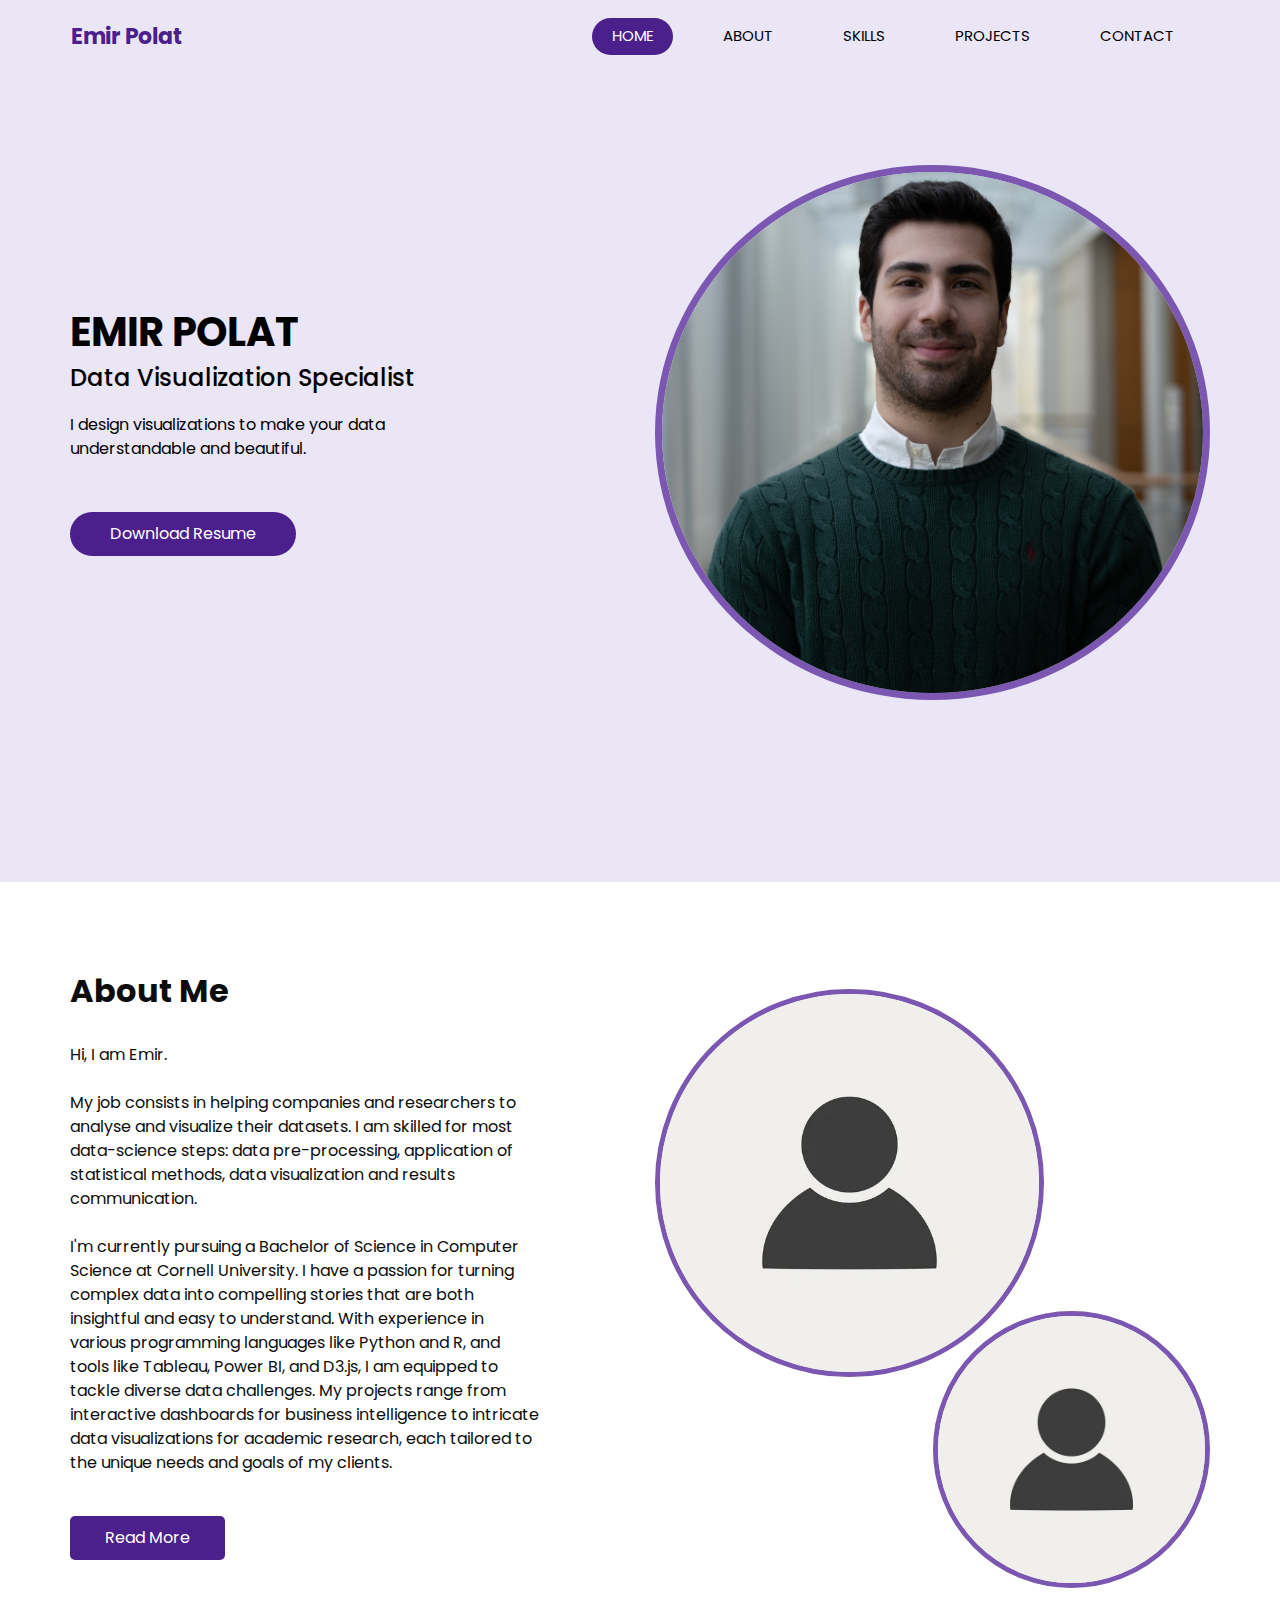
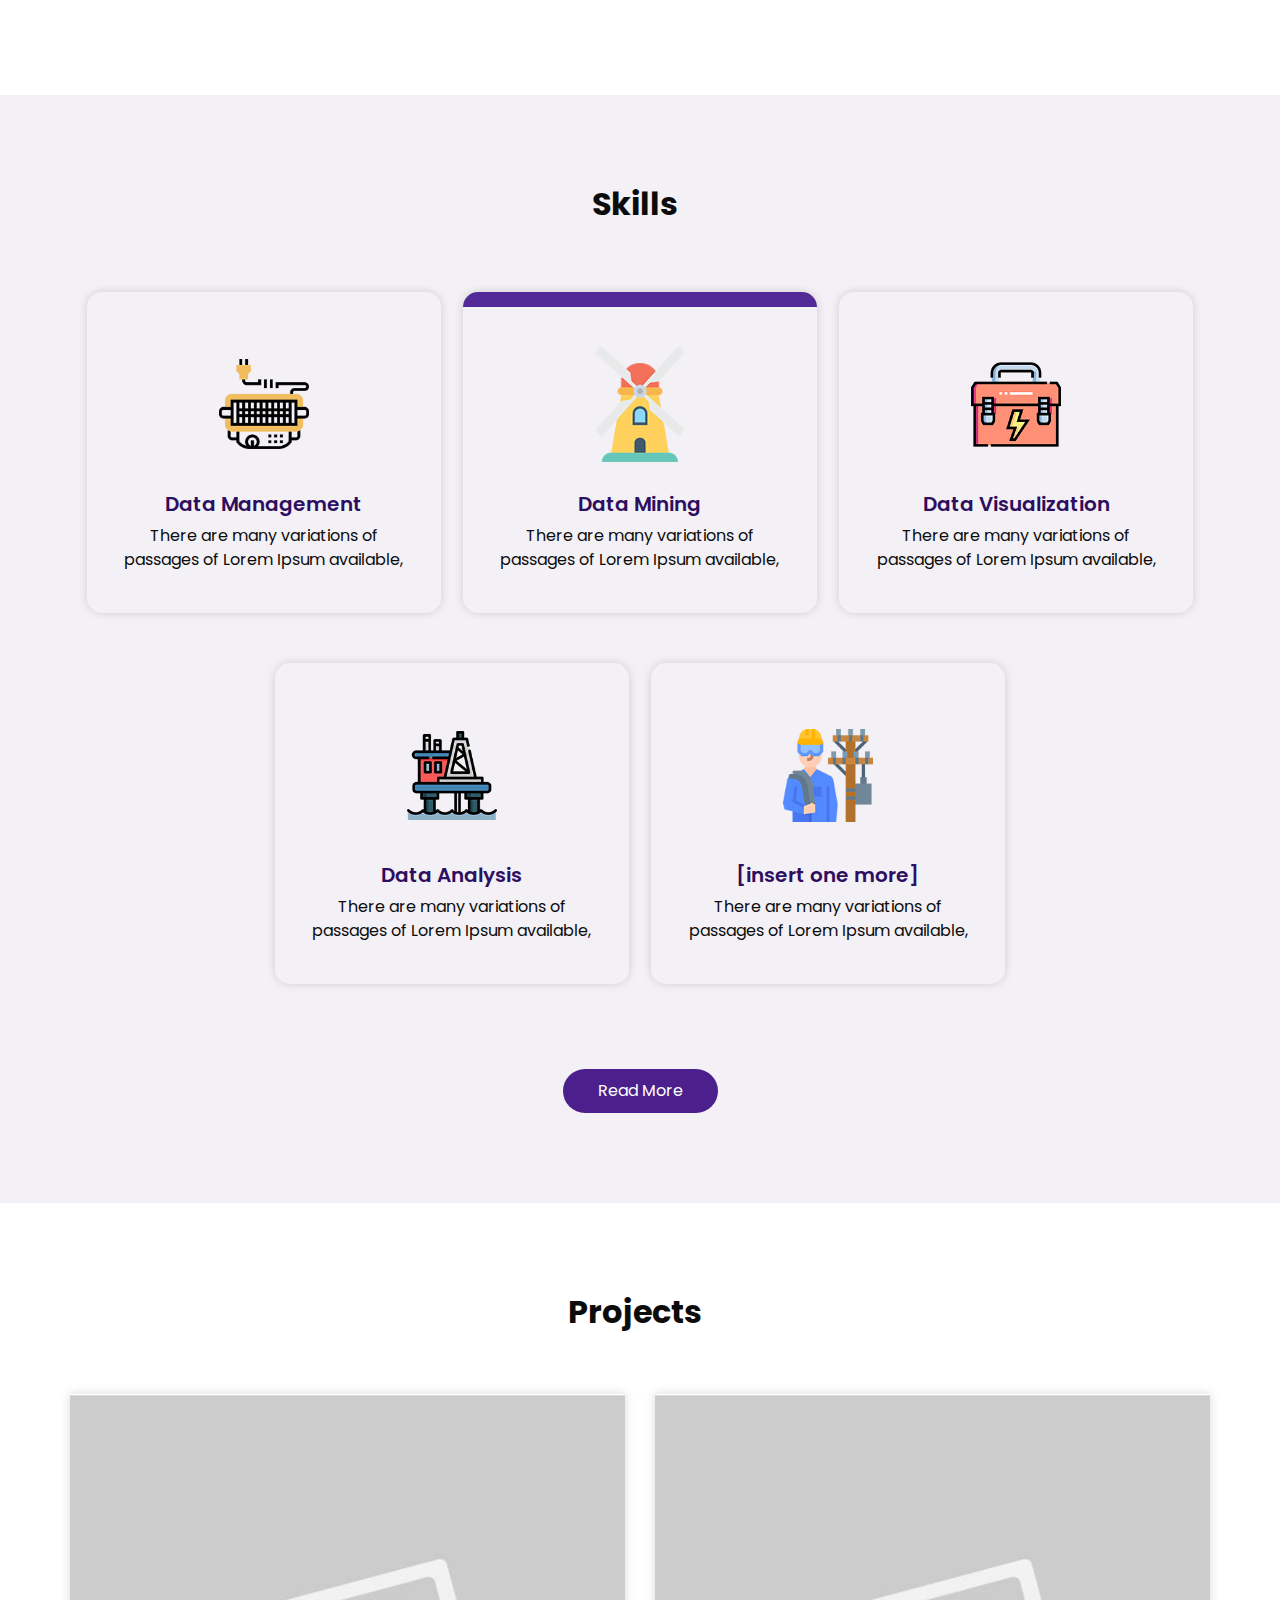
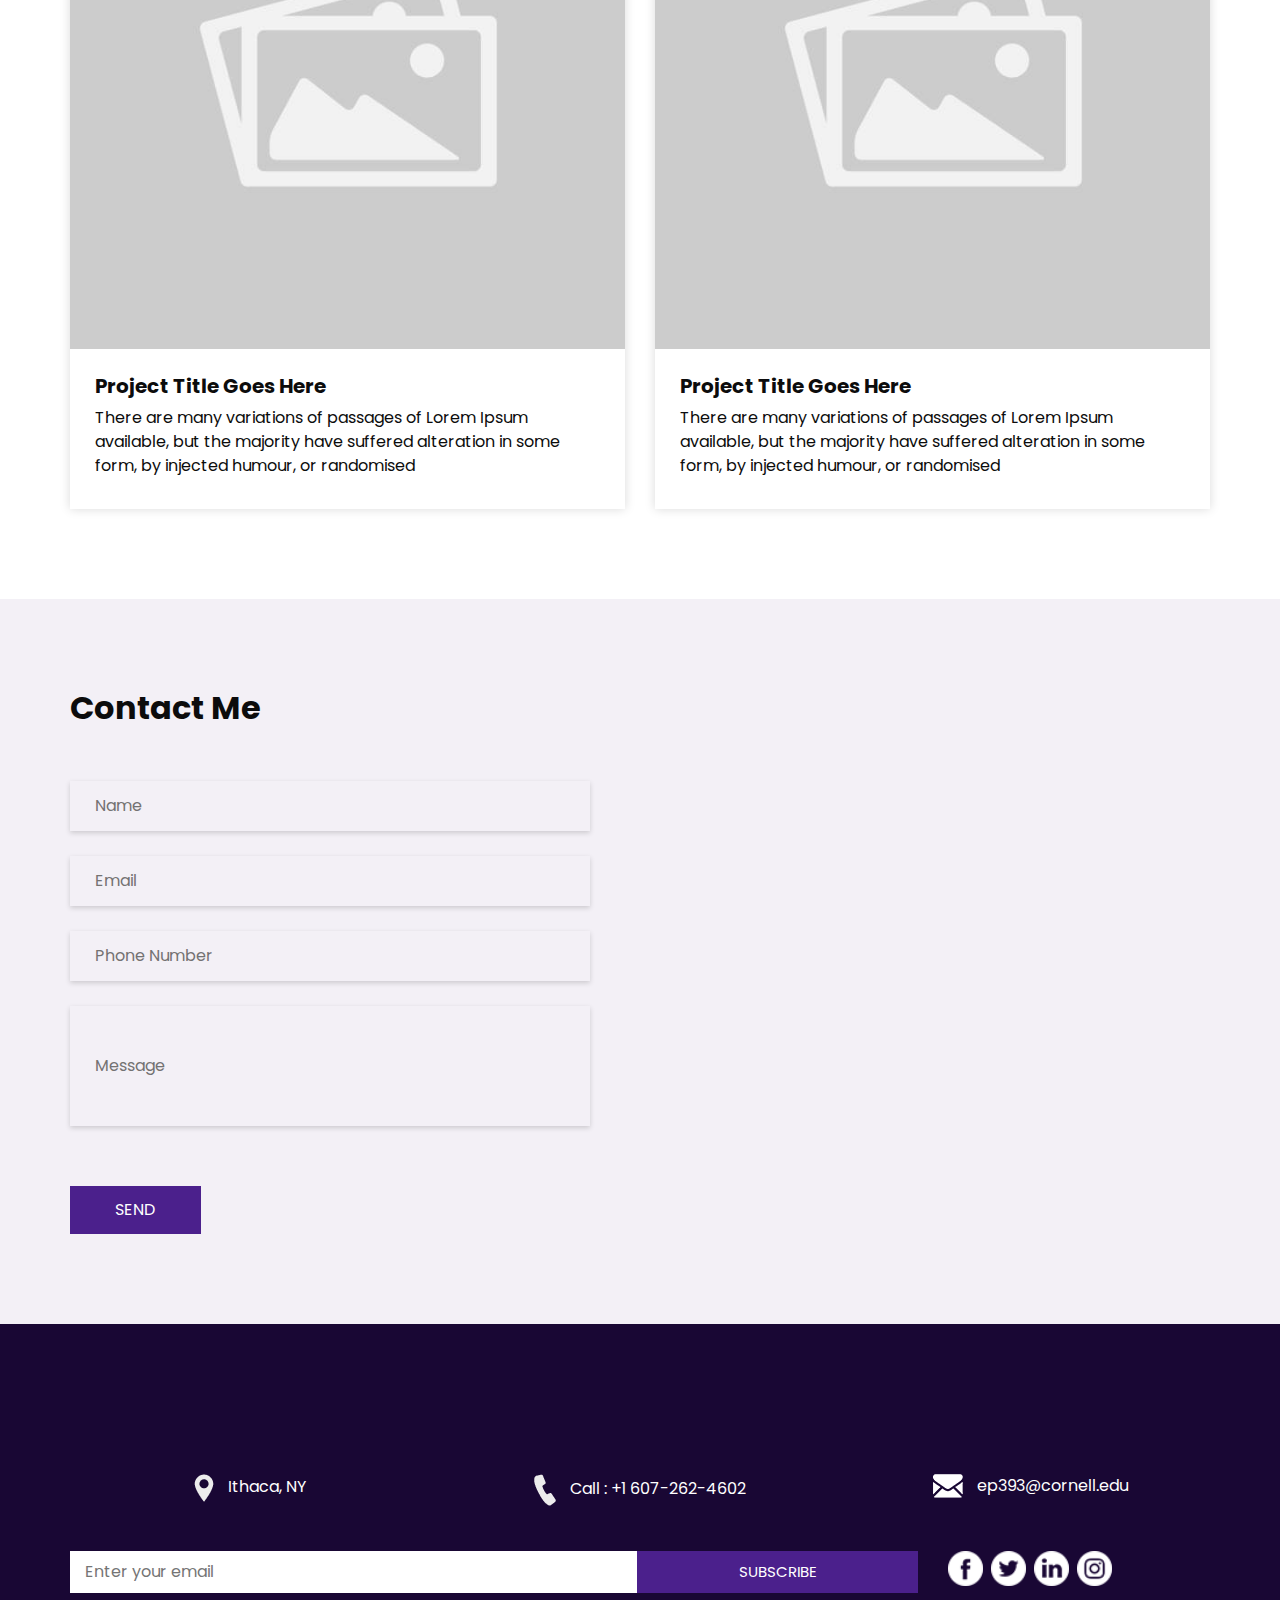
==== index.html @ 3ad769b9 "Initial commit" ====
<!DOCTYPE html>
<html>

<head>
  <!-- Basic -->
  <meta charset="utf-8" />
  <meta http-equiv="X-UA-Compatible" content="IE=edge" />
  <!-- Mobile Metas -->
  <meta name="viewport" content="width=device-width, initial-scale=1, shrink-to-fit=no" />
  <!-- Site Metas -->
  <meta name="keywords" content="" />
  <meta name="description" content="" />
  <meta name="author" content="" />

  <title>Emir Polat | Engineering Portfolio</title>

  <!-- slider stylesheet -->
  <link rel="stylesheet" type="text/css"
    href="https://cdnjs.cloudflare.com/ajax/libs/OwlCarousel2/2.1.3/assets/owl.carousel.min.css" />

  <!-- bootstrap core css -->
  <link rel="stylesheet" type="text/css" href="css/bootstrap.css" />

  <!-- fonts style -->
  <link href="https://fonts.googleapis.com/css?family=Poppins:400,600,700&display=swap" rel="stylesheet">
  <!-- Custom styles for this template -->
  <link href="css/style.css" rel="stylesheet" />
  <!-- responsive style -->
  <link href="css/responsive.css" rel="stylesheet" />
</head>

<body>

  <div class="hero_area">
    <!-- header section strats -->
    <header class="header_section">
      <div class="container">
        <nav class="navbar navbar-expand-lg custom_nav-container ">
          <a class="navbar-brand" href="index.html">
            <span>
              Emir Polat
            </span>
          </a>
          <button class="navbar-toggler" type="button" data-toggle="collapse" data-target="#navbarSupportedContent"
            aria-controls="navbarSupportedContent" aria-expanded="false" aria-label="Toggle navigation">
            <span class="s-1"> </span>
            <span class="s-2"> </span>
            <span class="s-3"> </span>
          </button>

          <div class="collapse navbar-collapse" id="navbarSupportedContent">
            <div class="d-flex ml-auto flex-column flex-lg-row align-items-center">
              <ul class="navbar-nav  ">
                <li class="nav-item active">
                  <a class="nav-link" href="index.html">Home <span class="sr-only">(current)</span></a>
                </li>
                <li class="nav-item">
                  <a class="nav-link" href="about.html"> About </a>
                </li>
                <li class="nav-item">
                  <a class="nav-link" href="skills.html"> Skills </a>
                </li>
                <li class="nav-item">
                  <a class="nav-link" href="projects.html"> Projects </a>
                </li>
                <li class="nav-item">
                  <a class="nav-link" href="contact.html"> Contact </a>
                </li>
              </ul>
            </div>
          </div>
        </nav>
      </div>
    </header>
    <!-- end header section -->
    <!-- slider section -->
    <section class="slider_section">
      <div class="container">
        <div class="row">
          <!-- Text Column -->
          <div class="col-md-6">
            <div class="detail_box">
              <h1>
                Emir Polat
              </h1>
              <h4>
                Data Visualization Specialist <br>
              </h4>
              <p>
                I design visualizations to make your data <br>
                understandable and beautiful.
              </p>
              <a href="" class="">
                Download Resume
              </a>
            </div>
          </div>
          <!-- Image Column -->
          <div class="col-md-6">
            <div class="img_content">
              <div class="img_container">
                <div class="img-box">
                  <img src="images/headshot.png" alt="">
                </div>
              </div>
            </div>
          </div>
        </div>
      </div>
    </section>
    <!-- end slider section -->
  </div>

  <!-- about section -->
  <section class="about_section layout_padding">
    <div class="container">
      <div class="row">
        <div class="col-md-6">
          <div class="detail-box">
            <div class="heading_container">
              <h2>
                About Me
              </h2>
            </div>
            <p>
              Hi, I am Emir. <br>
              <br>
              My job consists in helping companies and researchers to analyse and visualize their datasets. I am skilled
              for most data-science steps: data pre-processing, application of statistical methods, data visualization
              and results communication.<br>
              <br>
              I'm currently pursuing a Bachelor of Science in Computer Science at Cornell University. I have a passion
              for turning complex data into compelling stories that are both insightful and easy to understand. With
              experience in various programming languages like Python and R, and tools like Tableau, Power BI, and
              D3.js, I am equipped to tackle diverse data challenges. My projects range from interactive dashboards for
              business intelligence to intricate data visualizations for academic research, each tailored to the unique
              needs and goals of my clients.
            </p>
            <a href="">
              Read More
            </a>
          </div>
        </div>
        <div class="col-md-6">
          <div class="img_container">
            <div class="img-box b1">
              <img src="images/placeholder-face.png" alt="" />
            </div>
            <div class="img-box b2">
              <img src="images/placeholder-face.png" alt="" />
            </div>
          </div>

        </div>

      </div>
    </div>
  </section>
  <!-- end about section -->

  <!-- service section -->
  <section class="service_section layout_padding">
    <div class="container">
      <div class="heading_container">
        <h2>
          Skills
        </h2>
      </div>

      <div class="service_container">
        <div class="box">
          <div class="img-box">
            <img src="images/s1.png" class="img1" alt="">
          </div>
          <div class="detail-box">
            <h5>
              Data Management
            </h5>
            <p>
              There are many variations of passages of Lorem Ipsum available,
            </p>
          </div>
        </div>
        <div class="box active">
          <div class="img-box">
            <img src="images/s2.png" class="img1" alt="">
          </div>
          <div class="detail-box">
            <h5>
              Data Mining
            </h5>
            <p>
              There are many variations of passages of Lorem Ipsum available,
            </p>
          </div>
        </div>
        <div class="box">
          <div class="img-box">
            <img src="images/s3.png" class="img1" alt="">
          </div>
          <div class="detail-box">
            <h5>
              Data Visualization
            </h5>
            <p>
              There are many variations of passages of Lorem Ipsum available,
            </p>
          </div>
        </div>
        <div class="box ">
          <div class="img-box">
            <img src="images/s4.png" class="img1" alt="">
          </div>
          <div class="detail-box">
            <h5>
              Data Analysis
            </h5>
            <p>
              There are many variations of passages of Lorem Ipsum available,
            </p>
          </div>
        </div>
        <div class="box">
          <div class="img-box">
            <img src="images/s5.png" class="img1" alt="">
          </div>
          <div class="detail-box">
            <h5>
              [insert one more]
            </h5>
            <p>
              There are many variations of passages of Lorem Ipsum available,
            </p>
          </div>
        </div>
      </div>
      <div class="btn-box">
        <a href="">
          Read More
        </a>
      </div>
    </div>
  </section>
  <!-- end service section -->


  <!-- blog section -->

  <section class="blog_section layout_padding">
    <div class="container">
      <div class="heading_container">
        <h2>
          Projects
        </h2>
      </div>
      <div class="row">
        <div class="col-md-6">
          <div class="box">
            <div class="img-box">
              <img src="images/placeholder-image.png" alt="">
            </div>
            <div class="detail-box">
              <h5>
                Project Title Goes Here <Title></Title>
              </h5>
              <p>
                There are many variations of passages of Lorem Ipsum available, but the majority have suffered
                alteration in some form, by injected humour, or randomised
              </p>
            </div>
          </div>
        </div>
        <div class="col-md-6">
          <div class="box">
            <div class="img-box">
              <img src="images/placeholder-image.png" alt="">
            </div>
            <div class="detail-box">
              <h5>
                Project Title Goes Here
              </h5>
              <p>
                There are many variations of passages of Lorem Ipsum available, but the majority have suffered
                alteration in some form, by injected humour, or randomised
              </p>
            </div>
          </div>
        </div>
      </div>
    </div>
  </section>

  <!-- end blog section -->


  <!-- contact section -->

  <section class="contact_section layout_padding">
    <div class="container ">
      <div class="heading_container">
        <h2>
          Contact Me
        </h2>
      </div>
    </div>
    <div class="container">
      <div class="row">
        <div class="col-md-6">
          <form action="">
            <div>
              <input type="text" placeholder="Name" />
            </div>
            <div>
              <input type="email" placeholder="Email" />
            </div>
            <div>
              <input type="text" placeholder="Phone Number" />
            </div>
            <div>
              <input type="text" class="message-box" placeholder="Message" />
            </div>
            <div class="d-flex ">
              <button>
                SEND
              </button>
            </div>
          </form>
        </div>
        <div class="col-md-6">
          <div class="map_container">
            <div class="map-responsive">
              <iframe
                src="https://www.google.com/maps/embed/v1/place?key=AIzaSyA0s1a7phLN0iaD6-UE7m4qP-z21pH0eSc&q=Cornell"
                width="600" height="300" frameborder="0" style="border:0; width: 100%; height:100%"
                allowfullscreen></iframe>
            </div>
          </div>
        </div>
      </div>
    </div>
  </section>

  <!-- end contact section -->


  <!-- info section -->

  <section class="info_section layout_padding">
    <div class="container">
      <div class="info_contact">
        <div class="row">
          <div class="col-md-4">
            <a href="">
              <img src="images/location-white.png" alt="">
              <span>
                Ithaca, NY
              </span>
            </a>
          </div>
          <div class="col-md-4">
            <a href="">
              <img src="images/telephone-white.png" alt="">
              <span>
                Call : +1 607-262-4602
              </span>
            </a>
          </div>
          <div class="col-md-4">
            <a href="">
              <img src="images/envelope-white.png" alt="">
              <span>
                ep393@cornell.edu
              </span>
            </a>
          </div>
        </div>
      </div>
      <div class="row">
        <div class="col-md-8 col-lg-9">
          <div class="info_form">
            <form action="">
              <input type="text" placeholder="Enter your email">
              <button>
                subscribe
              </button>
            </form>
          </div>
        </div>
        <div class="col-md-4 col-lg-3">
          <div class="info_social">
            <div>
              <a href="">
                <img src="images/fb.png" alt="">
              </a>
            </div>
            <div>
              <a href="">
                <img src="images/twitter.png" alt="">
              </a>
            </div>
            <div>
              <a href="">
                <img src="images/linkedin.png" alt="">
              </a>
            </div>
            <div>
              <a href="">
                <img src="images/instagram.png" alt="">
              </a>
            </div>
          </div>
        </div>
      </div>

    </div>
  </section>

  <!-- end info section -->

  <script src="js/jquery-3.4.1.min.js"></script>
  <script src="js/bootstrap.js"></script>

</body>

</html>
---- css/style.css ----
body {
  font-family: "Poppins", sans-serif;
  color: #0c0c0c;
  background-color: #ffffff;
}

.layout_padding {
  padding-top: 90px;
  padding-bottom: 90px;
}

.layout_padding2 {
  padding-top: 45px;
  padding-bottom: 45px;
}

.layout_padding2-top {
  padding-top: 45px;
}

.layout_padding2-bottom {
  padding-bottom: 45px;
}

.layout_padding-top {
  padding-top: 90px;
}

.layout_padding-bottom {
  padding-bottom: 90px;
}

.heading_container {
  display: -webkit-box;
  display: -ms-flexbox;
  display: flex;
  -webkit-box-pack: start;
  -ms-flex-pack: start;
  justify-content: flex-start;
  -webkit-box-align: center;
  -ms-flex-align: center;
  align-items: center;
  text-align: center;
}

.heading_container h2 {
  position: relative;
  font-weight: bold;
  margin-right: 10px;
}

.heading_container img {
  width: 30px;
}

/*header section*/
.hero_area {
  height: 98vh;
  position: relative;
  display: -webkit-box;
  display: -ms-flexbox;
  display: flex;
  -webkit-box-orient: vertical;
  -webkit-box-direction: normal;
  -ms-flex-direction: column;
  flex-direction: column;
  background-color: #eae6f5;
}

.sub_page .hero_area {
  height: auto;
}

.header_section .container {
  padding: 0;
}

.header_section .nav_container {
  margin: 0 auto;
}

.custom_nav-container .navbar-nav .nav-item .nav-link {
  padding: 7px 20px;
  margin: 10px 15px;
  color: #000000;
  text-align: center;
  border-radius: 35px;
  text-transform: uppercase;
  font-size: 15px;
}

.custom_nav-container .navbar-nav .nav-item.active .nav-link,
.custom_nav-container .navbar-nav .nav-item:hover .nav-link {
  background-color: #4b208c;
  color: #ffffff;
}

a,
a:hover,
a:focus {
  text-decoration: none;
}

a:hover,
a:focus {
  color: initial;
}

.btn,
.btn:focus {
  outline: none !important;
  -webkit-box-shadow: none;
  box-shadow: none;
}

.custom_nav-container .nav_search-btn {
  background-image: url(../images/search-icon.png);
  background-size: 22px;
  background-repeat: no-repeat;
  background-position-y: 7px;
  width: 35px;
  height: 35px;
  padding: 0;
  border: none;
}

.navbar-brand {
  display: -webkit-box;
  display: -ms-flexbox;
  display: flex;
  -webkit-box-align: center;
  -ms-flex-align: center;
  align-items: center;
}

.navbar-brand img {
  margin-right: 5px;
  width: 35px;
}

.navbar-brand span {
  font-size: 22px;
  font-weight: 700;
  color: #4b208c;
}

.custom_nav-container {
  z-index: 99999;
}

.navbar-expand-lg .navbar-collapse {
  -webkit-box-align: end;
  -ms-flex-align: end;
  align-items: flex-end;
}

.custom_nav-container .navbar-toggler {
  outline: none;
}

.custom_nav-container .navbar-toggler {
  padding: 0;
  width: 37px;
  height: 42px;
}

.custom_nav-container .navbar-toggler span {
  display: block;
  width: 35px;
  height: 4px;
  background-color: #190734;
  margin: 7px 0;
  -webkit-transition: all .3s;
  transition: all .3s;
}

.custom_nav-container .navbar-toggler[aria-expanded="true"] .s-1 {
  -webkit-transform: rotate(45deg);
  transform: rotate(45deg);
  margin: 0;
  margin-bottom: -4px;
}

.custom_nav-container .navbar-toggler[aria-expanded="true"] .s-2 {
  display: none;
}

.custom_nav-container .navbar-toggler[aria-expanded="true"] .s-3 {
  -webkit-transform: rotate(-45deg);
  transform: rotate(-45deg);
  margin: 0;
  margin-top: -4px;
}

.custom_nav-container .navbar-toggler[aria-expanded="false"] .s-1,
.custom_nav-container .navbar-toggler[aria-expanded="false"] .s-2,
.custom_nav-container .navbar-toggler[aria-expanded="false"] .s-3 {
  -webkit-transform: none;
  transform: none;
}

/*end header section*/
/* slider section */
.slider_section {
  -webkit-box-flex: 1;
  -ms-flex: 1;
  flex: 1;
  display: -webkit-box;
  display: -ms-flexbox;
  display: flex;
  -webkit-box-align: center;
  -ms-flex-align: center;
  align-items: center;
  position: relative;
  z-index: 2;
  color: #3b3a3a;
  padding-bottom: 90px;
}

.slider_section .row {
  -webkit-box-align: center;
  -ms-flex-align: center;
  align-items: center;
}

.slider_section .detail_box {
  color: #000000;
}

.slider_section .detail_box h1 {
  text-transform: uppercase;
  font-weight: bold;
}

.slider_section .detail_box p {
  margin-top: 20px;
}

.slider_section .detail_box a {
  display: inline-block;
  padding: 10px 40px;
  background-color: #4b208c;
  color: #ffffff;
  border-radius: 35px;
  margin-top: 35px;
}

.slider_section .detail_box a:hover {
  background-color: #5625a1;
}

.slider_section .img_container {
  border: 7px solid #7b57b2;
  border-radius: 100%;
  overflow: hidden;
}

.slider_section .img_container div#carouselExampleContarols {
  width: 100%;
  position: unset;
}

.slider_section .img_container .img-box img {
  width: 100%;
}

.slider_section .carousel-control-prev,
.slider_section .carousel-control-next {
  top: initial;
  left: initial;
  bottom: 5%;
  right: 10%;
  width: 45px;
  height: 45px;
  border: none;
  border-radius: 100%;
  opacity: 1;
  background-repeat: no-repeat;
  background-size: 8px;
  background-position: center;
}

.slider_section .carousel-control-prev {
  background-image: url(../images/prev.png);
  background-color: #ffffff;
  -webkit-transform: translate(-85px, 30px);
  transform: translate(-85px, 30px);
}

.slider_section .carousel-control-next {
  background-image: url(../images/next.png);
  background-color: #4b208c;
  -webkit-transform: translate(-45px, 0);
  transform: translate(-45px, 0);
}


.about_section {
  background-color: white;
}

.about_section .row {
  -webkit-box-align: center;
  -ms-flex-align: center;
  align-items: center;
}

.about_section .img_container {
  display: -webkit-box;
  display: -ms-flexbox;
  display: flex;
  -webkit-box-orient: vertical;
  -webkit-box-direction: normal;
  -ms-flex-direction: column;
  flex-direction: column;
}

.about_section .img_container .img-box {
  border: 5px solid #7b57b2;
  border-radius: 100%;
  overflow: hidden;
}

.about_section .img_container .img-box.b1 {
  width: 70%;
}

.about_section .img_container .img-box.b2 {
  width: 50%;
  margin-left: auto;
  margin-top: -12%;
}

.about_section .img_container .img-box img {
  width: 100%;
}

.about_section .detail-box {
  margin-right: 15%;
}

.about_section .detail-box p {
  margin-top: 25px;
}

.about_section .detail-box a {
  display: inline-block;
  padding: 10px 35px;
  background-color: #4b208c;
  color: #ffffff;
  border-radius: 5px;
  margin: 25px 0 45px 0;
}

.about_section .detail-box a:hover {
  background-color: #5625a1;
}


.service_section {
  text-align: center;
  background-color: #f3f0f6;
}

.service_section .heading_container {
  -webkit-box-pack: center;
  -ms-flex-pack: center;
  justify-content: center;
}

.service_section .service_container {
  display: -webkit-box;
  display: -ms-flexbox;
  display: flex;
  -webkit-box-pack: center;
  -ms-flex-pack: center;
  justify-content: center;
  padding: 35px 0;
  -ms-flex-wrap: wrap;
  flex-wrap: wrap;
}

.service_section .service_container .box {
  margin: 25px 1%;
  -ms-flex-preferred-size: 31%;
  flex-basis: 31%;
  padding: 35px 25px 25px;
  border-radius: 15px;
  -webkit-box-shadow: 0 0 10px 0 rgba(0, 0, 0, 0.15);
  box-shadow: 0 0 10px 0 rgba(0, 0, 0, 0.15);
  border-top: 15px solid transparent;
  overflow: hidden;
  -webkit-transition: all .1s;
  transition: all .1s;
}

.service_section .service_container .box .img-box {
  display: -webkit-box;
  display: -ms-flexbox;
  display: flex;
  -webkit-box-pack: center;
  -ms-flex-pack: center;
  justify-content: center;
  -webkit-box-align: center;
  -ms-flex-align: center;
  align-items: center;
  height: 125px;
}

.service_section .service_container .box .img-box img {
  width: 90px;
}

.service_section .service_container .box .detail-box {
  margin-top: 25px;
}

.service_section .service_container .box .detail-box h5 {
  color: #2e0e5f;
  font-weight: 600;
  position: relative;
}

.service_section .service_container .box:hover,
.service_section .service_container .box.active {
  border-top: 15px solid #512a97;
}

.service_section .btn-box {
  display: -webkit-box;
  display: -ms-flexbox;
  display: flex;
  -webkit-box-pack: center;
  -ms-flex-pack: center;
  justify-content: center;
  margin-top: 25px;
}

.service_section .btn-box a {
  display: inline-block;
  padding: 10px 35px;
  background-color: #4b208c;
  color: #ffffff;
  border-radius: 35px;
}

.service_section .btn-box a:hover {
  background-color: #5625a1;
}

.blog_section .heading_container {
  -webkit-box-pack: center;
  -ms-flex-pack: center;
  justify-content: center;
}

.blog_section .heading_container h2::before {
  background-color: #ffffff;
}

.blog_section .box {
  margin-top: 55px;
  background-color: #ffffff;
  -webkit-box-shadow: 0 0 10px 0 rgba(0, 0, 0, 0.15);
  box-shadow: 0 0 10px 0 rgba(0, 0, 0, 0.15);
}

.blog_section .box .img-box {
  position: relative;
}

.blog_section .box .img-box img {
  width: 100%;
}

.blog_section .box .detail-box {
  padding: 25px 25px 15px;
}

.blog_section .box .detail-box h5 {
  font-weight: bold;
}

.contact_section {
  position: relative;
  background-color: #f3f0f6;
}

.contact_section form {
  margin-top: 45px;
  padding-right: 35px;
}

.contact_section input {
  width: 100%;
  border: none;
  height: 50px;
  margin-bottom: 25px;
  padding-left: 25px;
  background-color: transparent;
  outline: none;
  color: #101010;
  -webkit-box-shadow: 0px 2px 5px 0px rgba(0, 0, 0, 0.16);
  box-shadow: 0px 2px 5px 0px rgba(0, 0, 0, 0.16);
}

.contact_section input::-webkit-input-placeholder {
  color: #737272;
}

.contact_section input:-ms-input-placeholder {
  color: #737272;
}

.contact_section input::-ms-input-placeholder {
  color: #737272;
}

.contact_section input::placeholder {
  color: #737272;
}

.contact_section input.message-box {
  height: 120px;
}

.contact_section button {
  border: none;
  display: inline-block;
  padding: 12px 45px;
  background-color: #4b208c;
  color: #ffffff;
  border-radius: 0px;
  margin-top: 35px;
}

.contact_section button:hover {
  background-color: #5625a1;
}

.contact_section .map_container {
  height: 100%;
  min-height: 325px;
}

.contact_section .map_container .map-responsive {
  height: 100%;
}

.footer_bg {
  background-image: url(../images/footer-bg.png);
  background-size: cover;
  background-position: top;
}

/* info section */
.info_section {
  background-color: #190734;
  color: #ffffff;
}

.info_section h6 {
  font-weight: bold;
}

.info_section .info_contact {
  margin-top: 60px;
  margin-bottom: 45px;
}

.info_section .info_contact .col-md-4 {
  display: -webkit-box;
  display: -ms-flexbox;
  display: flex;
  -webkit-box-pack: center;
  -ms-flex-pack: center;
  justify-content: center;
}

.info_section .info_contact a {
  color: #ffffff;
}

.info_section .info_contact img {
  max-width: 100%;
  margin-right: 10px;
}

.info_section .info_form {
  margin: 0 auto;
  margin-bottom: 45px;
}

.info_section .info_form h4 {
  text-transform: uppercase;
  text-align: center;
  margin-bottom: 20px;
}

.info_section .info_form form {
  display: -webkit-box;
  display: -ms-flexbox;
  display: flex;
  -webkit-box-align: center;
  -ms-flex-align: center;
  align-items: center;
}

.info_section .info_form form input {
  background-color: #ffffff;
  border: none;
  -webkit-box-flex: 2.5;
  -ms-flex: 2.5;
  flex: 2.5;
  outline: none;
  color: #000000;
  min-height: 42.4px;
  padding-left: 15px;
}

.info_section .info_form form input ::-webkit-input-placeholder {
  color: #ffffff;
  opacity: 0.2;
}

.info_section .info_form form input :-ms-input-placeholder {
  color: #ffffff;
  opacity: 0.2;
}

.info_section .info_form form input ::-ms-input-placeholder {
  color: #ffffff;
  opacity: 0.2;
}

.info_section .info_form form input ::placeholder {
  color: #ffffff;
  opacity: 0.2;
}

.info_section .info_form form button {
  -webkit-box-flex: 1;
  -ms-flex: 1;
  flex: 1;
  border: none;
  display: inline-block;
  padding: 10px 30px;
  background-color: #4b208c;
  color: #ffffff;
  border-radius: 0;
  font-size: 15px;
  text-transform: uppercase;
}

.info_section .info_form form button:hover {
  background-color: #5625a1;
}

.info_section .box {
  display: -webkit-box;
  display: -ms-flexbox;
  display: flex;
}

.info_section .info_social {
  display: -webkit-box;
  display: -ms-flexbox;
  display: flex;
}

.info_section .info_social img {
  width: 35px;
  margin-right: 8px;
}

/* end info section */
/* footer section*/
.footer_section {
  display: -webkit-box;
  display: -ms-flexbox;
  display: flex;
  -webkit-box-pack: center;
  -ms-flex-pack: center;
  justify-content: center;
  position: relative;
}

.footer_section p {
  color: #222222;
  margin: 0 auto;
  text-align: center;
  padding: 20px;
}

.footer_section p a {
  color: #222222;
}

/*# sourceMappingURL=style.css.map */
---- css/responsive.css ----
@media (max-width: 1120px) {}

@media (max-width: 992px) {

  .hero_area {
    height: auto;
  }

  .header_section {
    padding-top: 10px;
  }

  #navbarSupportedContent {
    margin-top: 25px;
  }

  .slider_section {

    padding-top: 75px;
    padding-bottom: 150px;

  }

  .about_section .img-box {
    margin: 0 5%;
  }

  .about_section .detail-box {
    margin-right: 5%;
  }

  .service_section .service_container .box {
    -ms-flex-preferred-size: 48%;
    flex-basis: 48%;
  }

  .about_section .img_container .img-box.b2 {
    margin-top: -5%;
  }

}

@media (max-width: 768px) {


  .slider_section .detail_box {
    text-align: center;
  }

  .slider_section .img_content {
    margin-top: 55px;
  }

  .contact_section .map_container {
    margin-top: 45px;
  }

  .info_section .info_contact a {
    margin-bottom: 15px;
  }

  .info_section .info_social {
    justify-content: center;
  }

  .service_section .service_container .box {
    flex-basis: 98%;
  }

  .contact_section form {
    padding-right: 0;
  }

  .info_section .info_contact a {
    text-align: center;
  }
}

@media (max-width: 576px) {
  .about_section .img_container .img-box.b1 {
    width: 80%;
  }

  .about_section .img_container .img-box.b2 {
    width: 55%;
  }

  .info_section .info_form form {
    flex-direction: column;
  }

  .info_section .info_form form input {
    width: 100%;
  }

  .info_section .info_form form button {
    margin-top: 15px;
    padding: 10px 40px;
  }
}

@media (max-width: 480px) {}

@media (max-width: 420px) {

  .slider_section .carousel-control-prev,
  .slider_section .carousel-control-next {
    right: 0;
  }
}

@media (max-width: 360px) {}

@media (min-width: 1200px) {
  .container {
    max-width: 1170px;
  }
}
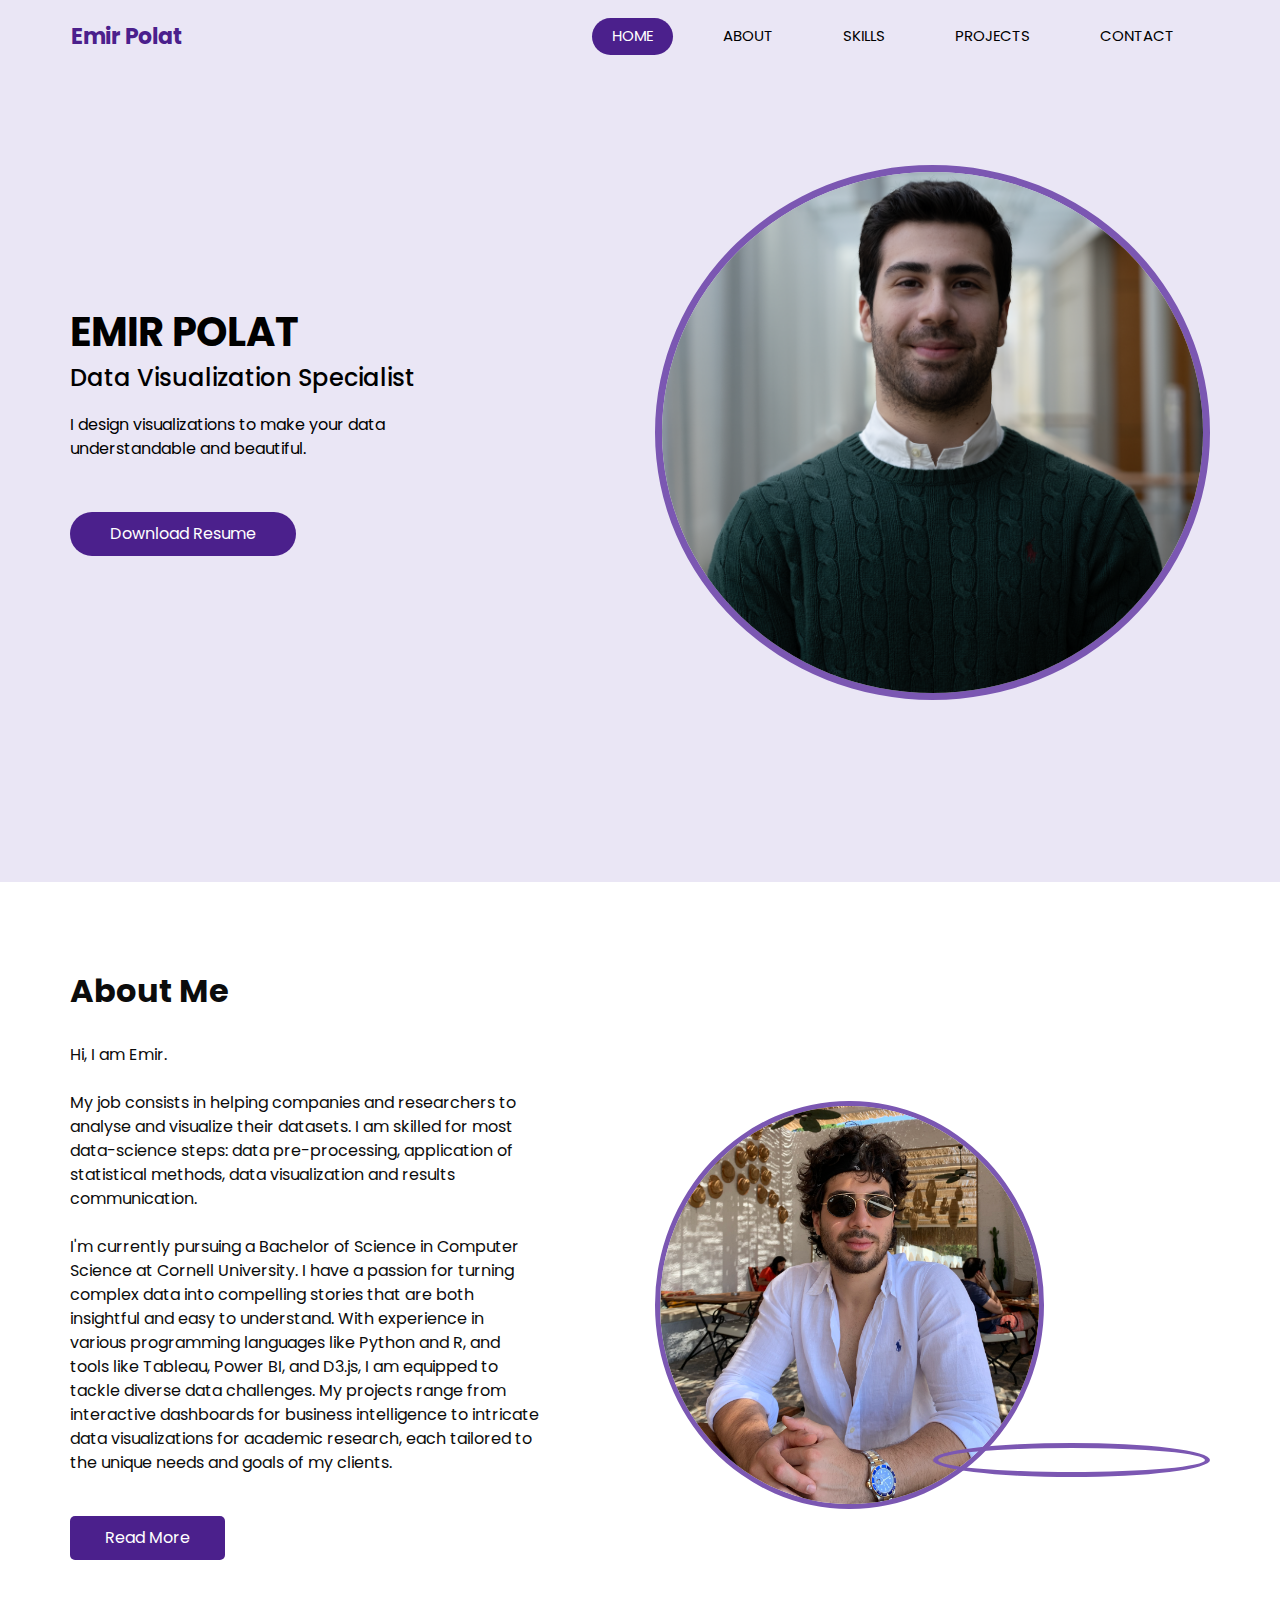
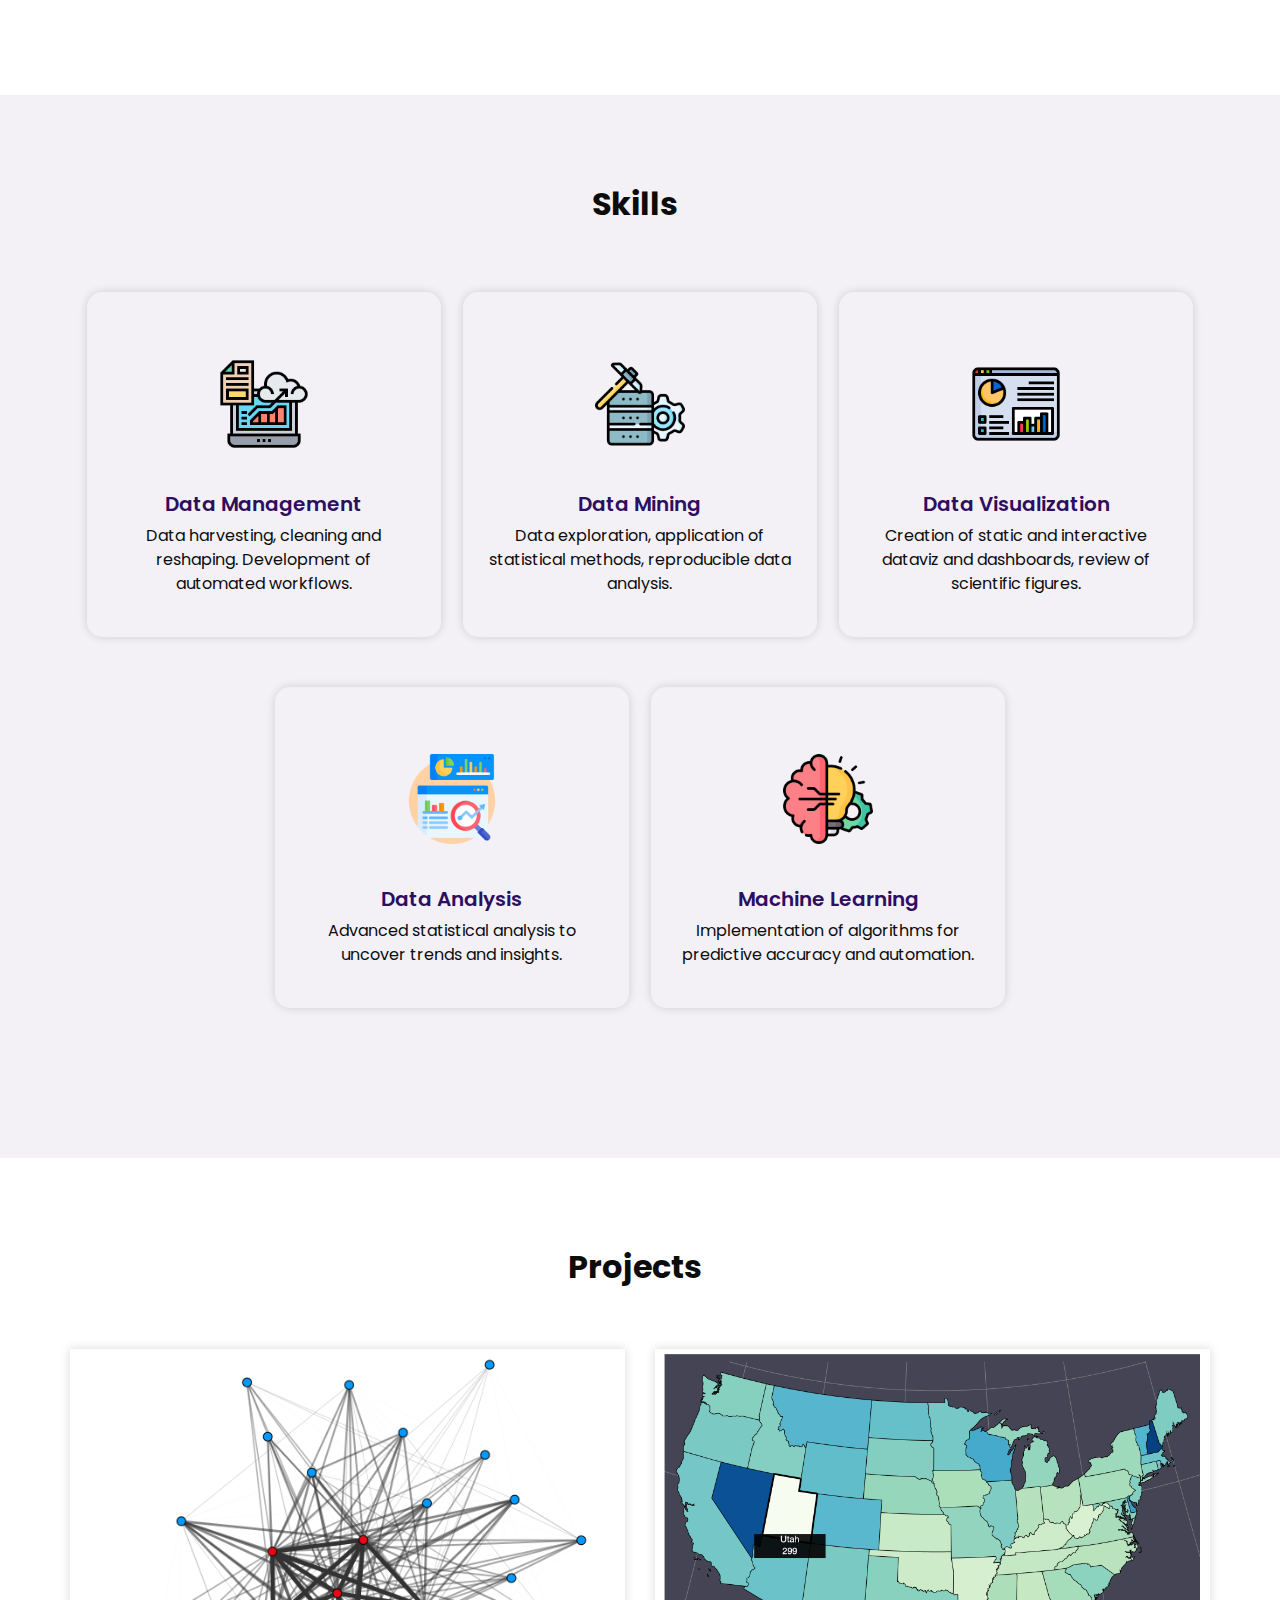
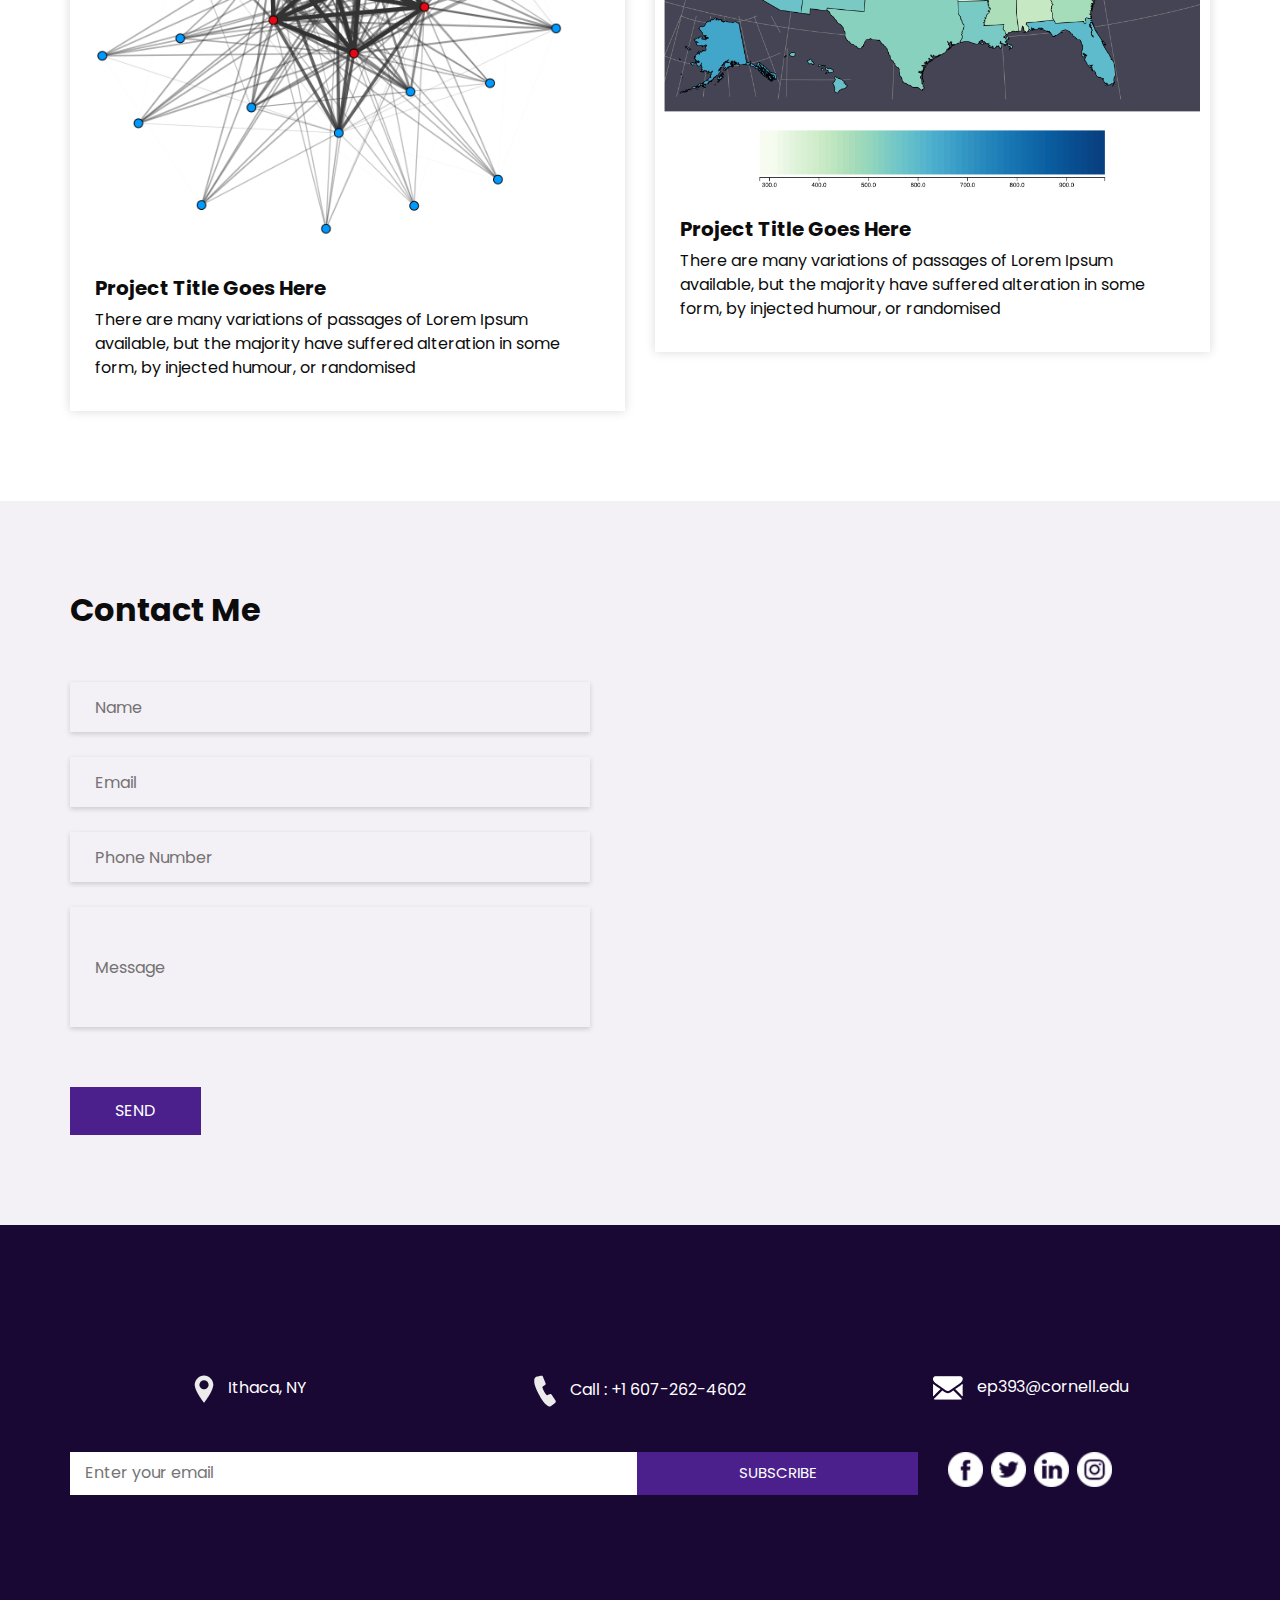
==== commit d5d9d866: "some updates" ====
--- a/index.html
+++ b/index.html
@@ -27,12 +27,76 @@
   <link href="css/style.css" rel="stylesheet" />
   <!-- responsive style -->
   <link href="css/responsive.css" rel="stylesheet" />
+
+  <style>
+    .modal {
+      display: none;
+      /* Hidden by default */
+      position: fixed;
+      /* Stay in place */
+      z-index: 1;
+      /* Sit on top */
+      left: 0;
+      top: 0;
+      width: 100%;
+      /* Full width */
+      height: 100%;
+      /* Full height */
+      overflow: auto;
+      /* Enable scroll if needed */
+      background-color: rgba(0, 0, 0, 0.4);
+      /* Black w/ opacity */
+    }
+
+    .modal-content {
+      position: relative;
+      background-color: #fefefe;
+      margin: 15% auto;
+      /* 15% from the top and centered */
+      padding: 20px;
+      border: 1px solid #888;
+      width: 80%;
+      /* Could be more or less, depending on screen size */
+      box-shadow: 0 4px 8px 0 rgba(0, 0, 0, 0.2);
+    }
+
+    .modal-content h2 {
+      text-align: center;
+      /* Centering only the modal header */
+    }
+
+    .modal-content p,
+    .modal-content ul {
+      text-align: left;
+      /* Ensuring text and list are left-aligned */
+      margin-left: 20px;
+      /* Adding some left margin to the list for better readability */
+    }
+
+    .close {
+      position: absolute;
+      top: 10px;
+      right: 25px;
+      color: #aaa;
+      font-size: 28px;
+      font-weight: bold;
+    }
+
+    .close:hover,
+    .close:focus {
+      color: black;
+      text-decoration: none;
+      cursor: pointer;
+    }
+  </style>
+
+
 </head>
 
 <body>
 
   <div class="hero_area">
-    <!-- header section strats -->
+    <!-- header section starts -->
     <header class="header_section">
       <div class="container">
         <nav class="navbar navbar-expand-lg custom_nav-container ">
@@ -90,7 +154,7 @@
                 I design visualizations to make your data <br>
                 understandable and beautiful.
               </p>
-              <a href="" class="">
+              <a href="resume.pdf" class="download-button" download>
                 Download Resume
               </a>
             </div>
@@ -144,10 +208,10 @@
         <div class="col-md-6">
           <div class="img_container">
             <div class="img-box b1">
-              <img src="images/placeholder-face.png" alt="" />
+              <img src="images/aboutme1.png" alt="" />
             </div>
             <div class="img-box b2">
-              <img src="images/placeholder-face.png" alt="" />
+              <img src="images/aboutme2.png" alt="" />
             </div>
           </div>
 
@@ -158,7 +222,7 @@
   </section>
   <!-- end about section -->
 
-  <!-- service section -->
+  <!-- skills section -->
   <section class="service_section layout_padding">
     <div class="container">
       <div class="heading_container">
@@ -168,84 +232,96 @@
       </div>
 
       <div class="service_container">
-        <div class="box">
+
+        <div class="box" onclick="openModal('dataManagement')">
           <div class="img-box">
-            <img src="images/s1.png" class="img1" alt="">
+            <img src="images/datamanagement.png" class="img1" alt="">
           </div>
           <div class="detail-box">
             <h5>
               Data Management
             </h5>
             <p>
-              There are many variations of passages of Lorem Ipsum available,
+              Data harvesting, cleaning and reshaping. Development of automated workflows.
             </p>
           </div>
         </div>
-        <div class="box active">
+
+        <div class="box" onclick="openModal('dataMining')">
           <div class="img-box">
-            <img src="images/s2.png" class="img1" alt="">
+            <img src="images/datamining.png" class="img1" alt="">
           </div>
           <div class="detail-box">
             <h5>
               Data Mining
             </h5>
             <p>
-              There are many variations of passages of Lorem Ipsum available,
+              Data exploration, application of statistical methods, reproducible data analysis.
             </p>
           </div>
         </div>
-        <div class="box">
+
+        <div class="box" onclick="openModal('dataViz')">
           <div class="img-box">
-            <img src="images/s3.png" class="img1" alt="">
+            <img src="images/dataviz.png" class="img1" alt="">
           </div>
           <div class="detail-box">
             <h5>
               Data Visualization
             </h5>
             <p>
-              There are many variations of passages of Lorem Ipsum available,
+              Creation of static and interactive dataviz and dashboards, review of scientific figures.
             </p>
           </div>
         </div>
-        <div class="box ">
+
+        <div class="box" onclick="openModal('dataAnalysis')">
           <div class="img-box">
-            <img src="images/s4.png" class="img1" alt="">
+            <img src="images/dataanalysis.png" class="img1" alt="">
           </div>
           <div class="detail-box">
             <h5>
               Data Analysis
             </h5>
             <p>
-              There are many variations of passages of Lorem Ipsum available,
+              Advanced statistical analysis to uncover trends and insights.
             </p>
           </div>
         </div>
-        <div class="box">
+
+        <div class="box" onclick="openModal('machineLearning')">
           <div class="img-box">
-            <img src="images/s5.png" class="img1" alt="">
+            <img src="images/ml.png" class="img1" alt="">
           </div>
           <div class="detail-box">
             <h5>
-              [insert one more]
+              Machine Learning
             </h5>
             <p>
-              There are many variations of passages of Lorem Ipsum available,
+              Implementation of algorithms for predictive accuracy and automation.
             </p>
           </div>
-        </div>
-      </div>
-      <div class="btn-box">
-        <a href="">
-          Read More
-        </a>
+
+          <div id="commonModal" class="modal">
+            <div class="modal-content">
+              <span class="close" onclick="closeModal(event)">&times;</span>
+              <h2 id="modalTitle">Skill Title</h2>
+              <p id="modalIntro">I can help with:</p>
+              <ul id="modalList">
+                <!-- List items will be added dynamically -->
+              </ul>
+            </div>
+          </div>
+
+
+        </div>
       </div>
     </div>
   </section>
-  <!-- end service section -->
-
-
-  <!-- blog section -->
-
+  <!-- end skills section -->
+
+
+  <!-- projects section -->
   <section class="blog_section layout_padding">
     <div class="container">
       <div class="heading_container">
@@ -257,7 +333,7 @@
         <div class="col-md-6">
           <div class="box">
             <div class="img-box">
-              <img src="images/placeholder-image.png" alt="">
+              <img src="images/hw2.png" alt="">
             </div>
             <div class="detail-box">
               <h5>
@@ -273,7 +349,7 @@
         <div class="col-md-6">
           <div class="box">
             <div class="img-box">
-              <img src="images/placeholder-image.png" alt="">
+              <img src="images/hw4.png" alt="">
             </div>
             <div class="detail-box">
               <h5>
@@ -290,7 +366,7 @@
     </div>
   </section>
 
-  <!-- end blog section -->
+  <!-- end projects section -->
 
 
   <!-- contact section -->
@@ -420,6 +496,93 @@
   <script src="js/jquery-3.4.1.min.js"></script>
   <script src="js/bootstrap.js"></script>
 
+  <script>
+    // Define skill data
+    const skillData = {
+      "dataManagement": {
+        title: "Data Management",
+        points: [
+          "Harvest data from different sources like APIs, SQL databases, or messy Excel spreadsheets.",
+          "Reformat and reshape data to make further analyses easier.",
+          "Clean datasets by removing outliers and aberrant data.",
+          "Create reproducible data preparation workflows.",
+          "Automatize the creation of data-related reports."
+        ]
+      },
+      "dataMining": {
+        title: "Data Mining",
+        points: [
+          "Exploratory analysis of a dataset.",
+          "Creation of clean and reproducible reports using R Markdown.",
+          "Application of statistical methods on your dataset.",
+          "Creation of custom scripts for analysing your data automatically."
+        ]
+      },
+      "dataViz": {
+        title: "Data Visualization",
+        points: [
+          "Creation and review of graphs for scientific publication.",
+          "Development of data application using R and Shiny.",
+          "Creation of custom data visualization for the web using d3.js.",
+          "Dashboard creation for real time data analysis.",
+          "Visualization of geospatial data."
+        ]
+      },
+      "dataAnalysis": {
+        title: "Data Analysis",
+        points: [
+          "Apply complex statistical techniques to extract meaningful patterns from large datasets.",
+          "Utilize advanced analytics tools like Python and R to conduct deep dives into data.",
+          "Perform multivariate regression and time series analysis for predictive insights.",
+          "Develop and test hypotheses to validate data trends and relationships.",
+          "Generate actionable insights through rigorous data interrogation."
+        ]
+      },
+      "machineLearning": {
+        title: "Machine Learning",
+        points: [
+          "Design and train machine learning models using frameworks like TensorFlow and Scikit-learn.",
+          "Apply supervised, unsupervised, and reinforcement learning techniques to solve business problems.",
+          "Optimize machine learning algorithms for accuracy and efficiency in predictive modeling.",
+          "Deploy machine learning models into production environments.",
+          "Utilize neural networks for image recognition and natural language processing tasks."
+        ]
+      }
+    };
+
+    // Function to open modal and set content based on skill
+    function openModal(skillKey) {
+      const data = skillData[skillKey];
+      document.getElementById("modalTitle").innerText = data.title;
+      const list = document.getElementById("modalList");
+      list.innerHTML = ""; // Clear previous list items
+      data.points.forEach(point => {
+        const li = document.createElement("li");
+        li.innerText = point;
+        list.appendChild(li);
+      });
+      document.getElementById("commonModal").style.display = "block";
+    }
+
+    // Function to close the modal
+    function closeModal(event) {
+      if (event) {
+        event.stopPropagation(); // This stops the event from bubbling up further
+      }
+      var modal = document.getElementById("commonModal");
+      modal.style.display = "none";
+    }
+
+    // Close modal when clicking outside of it
+    window.onclick = function (event) {
+      const modal = document.getElementById("commonModal");
+      if (event.target == modal) {
+        modal.style.display = "none";
+      }
+    }
+  </script>
+
+
 </body>
 
 </html>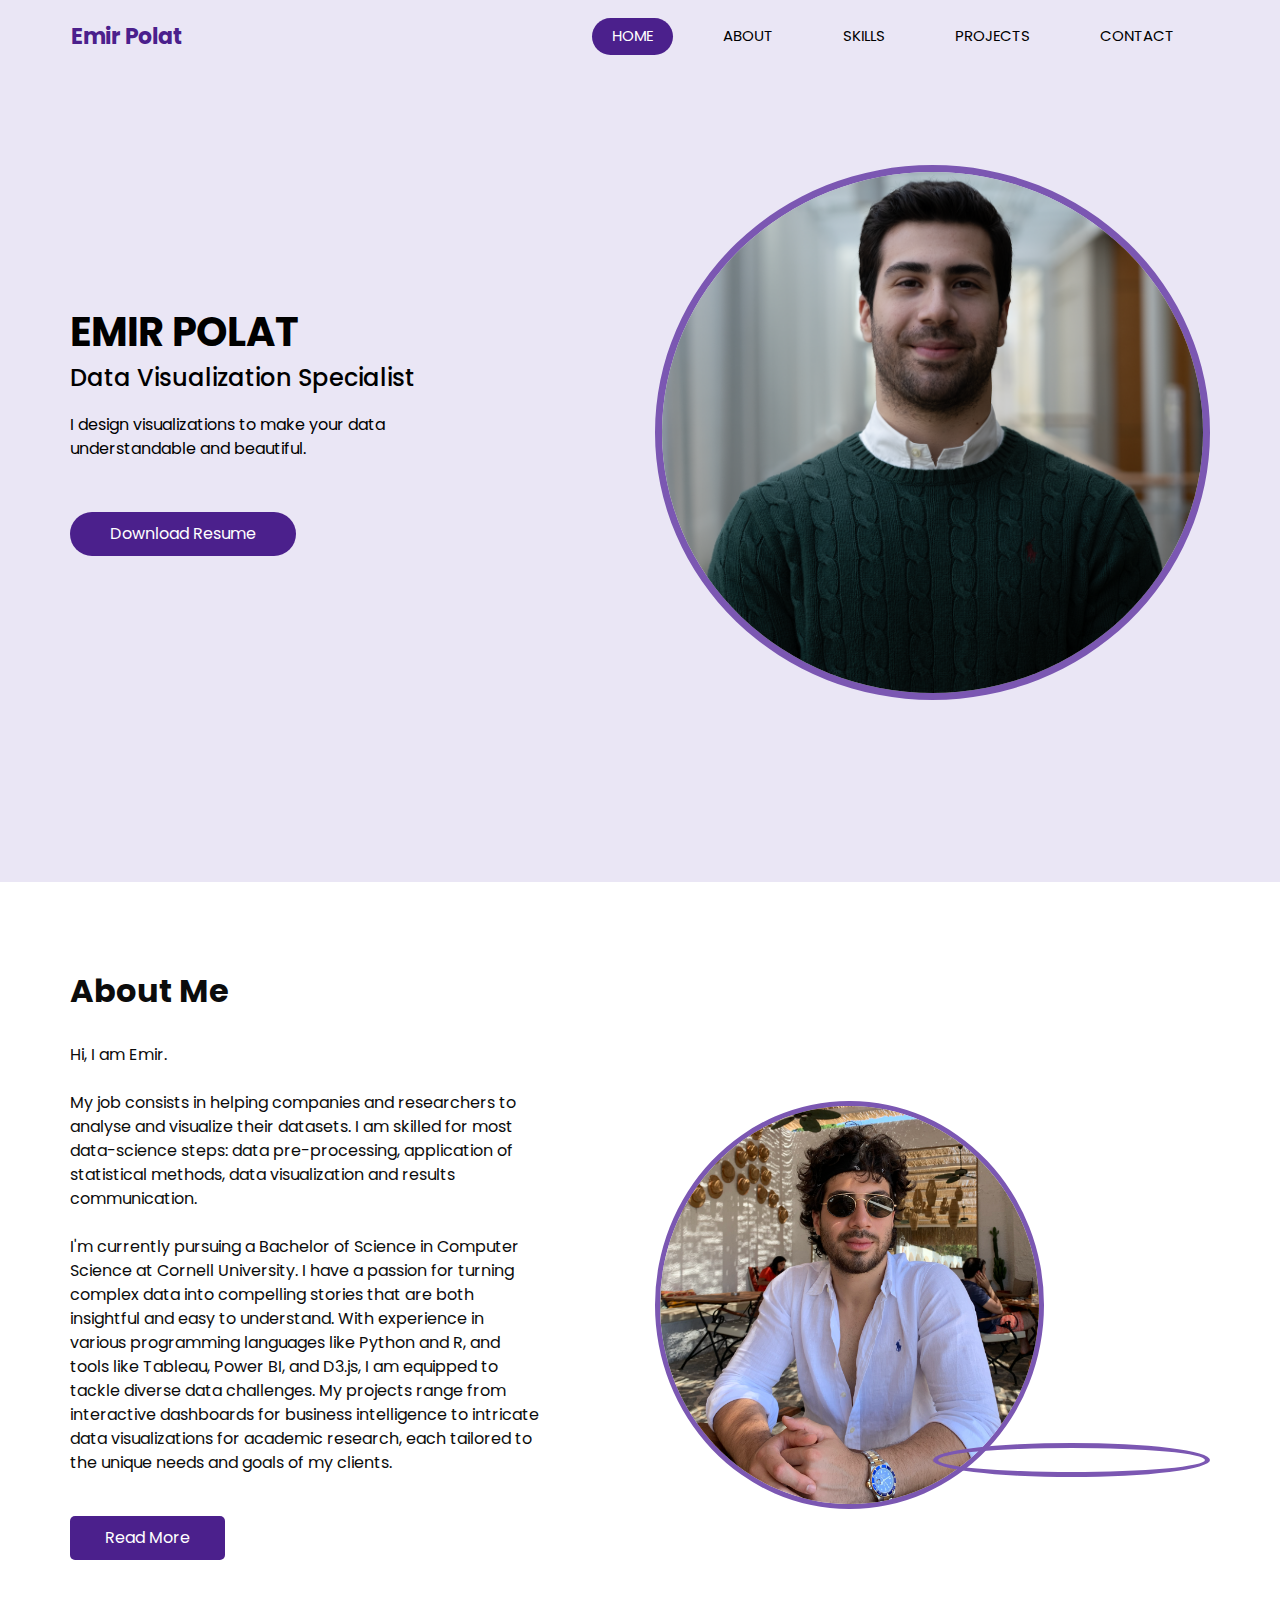
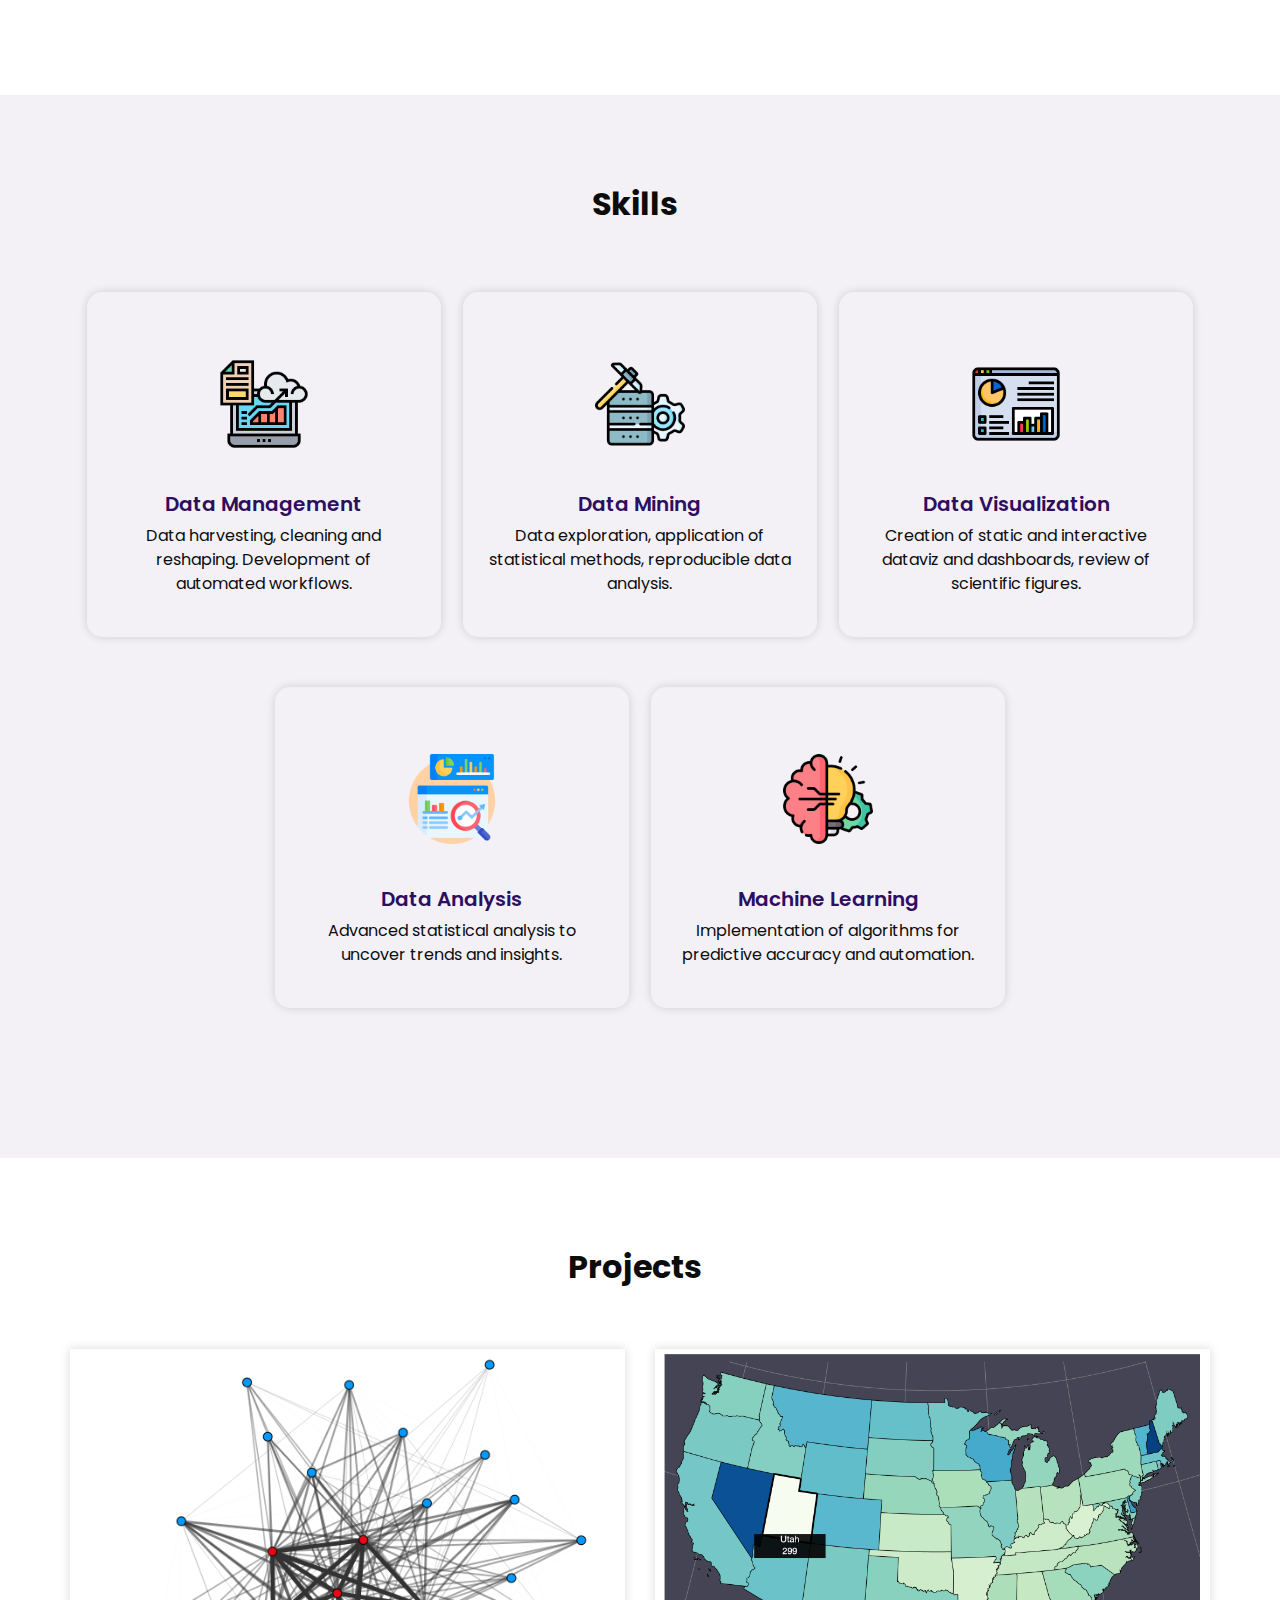
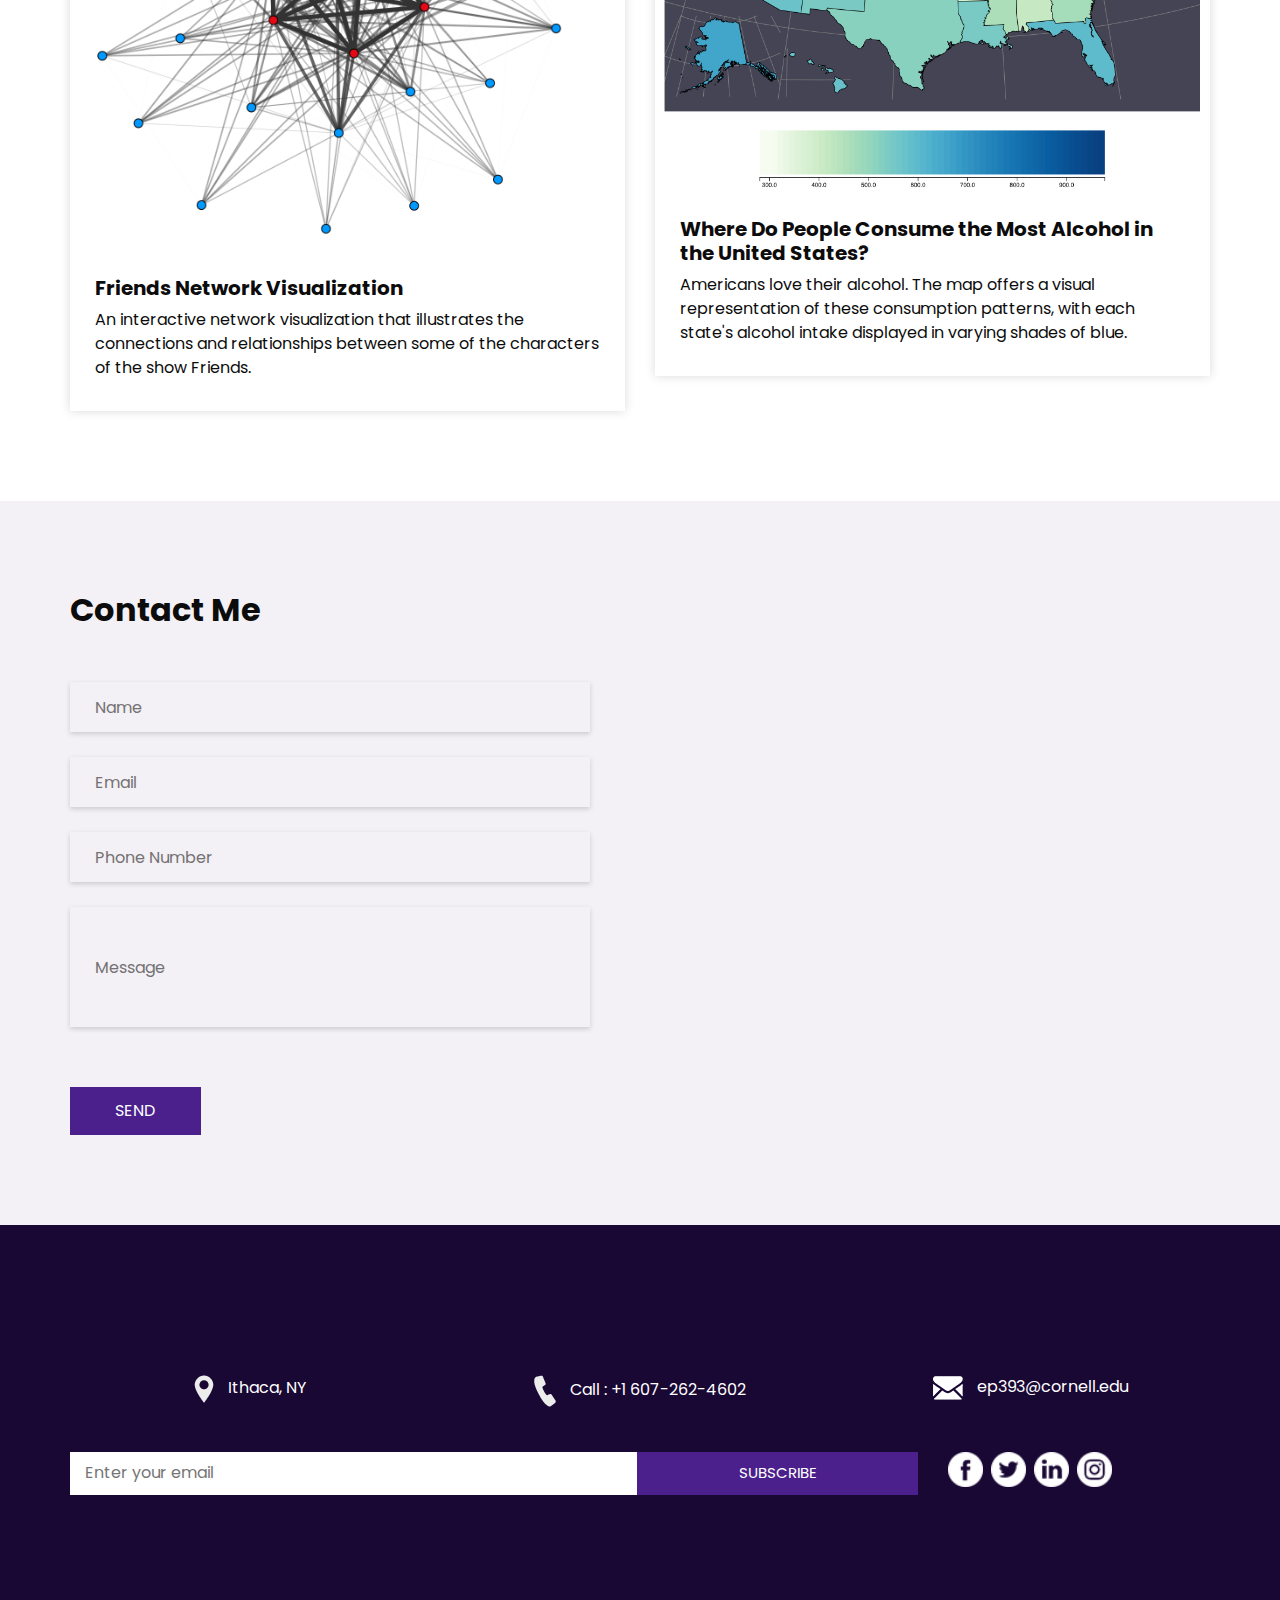
==== commit e4bca197: "simplified navigation" ====
--- a/index.html
+++ b/index.html
@@ -100,7 +100,7 @@
     <header class="header_section">
       <div class="container">
         <nav class="navbar navbar-expand-lg custom_nav-container ">
-          <a class="navbar-brand" href="index.html">
+          <a class="navbar-brand" href="#home">
             <span>
               Emir Polat
             </span>
@@ -116,19 +116,19 @@
             <div class="d-flex ml-auto flex-column flex-lg-row align-items-center">
               <ul class="navbar-nav  ">
                 <li class="nav-item active">
-                  <a class="nav-link" href="index.html">Home <span class="sr-only">(current)</span></a>
+                  <a class="nav-link" href="#home">Home <span class="sr-only">(current)</span></a>
                 </li>
                 <li class="nav-item">
-                  <a class="nav-link" href="about.html"> About </a>
+                  <a class="nav-link" href="#about"> About </a>
                 </li>
                 <li class="nav-item">
-                  <a class="nav-link" href="skills.html"> Skills </a>
+                  <a class="nav-link" href="#skills"> Skills </a>
                 </li>
                 <li class="nav-item">
-                  <a class="nav-link" href="projects.html"> Projects </a>
+                  <a class="nav-link" href="#projects"> Projects </a>
                 </li>
                 <li class="nav-item">
-                  <a class="nav-link" href="contact.html"> Contact </a>
+                  <a class="nav-link" href="#contact"> Contact </a>
                 </li>
               </ul>
             </div>
@@ -176,7 +176,7 @@
   </div>
 
   <!-- about section -->
-  <section class="about_section layout_padding">
+  <section class="about_section layout_padding" id="about">
     <div class="container">
       <div class="row">
         <div class="col-md-6">
@@ -223,7 +223,7 @@
   <!-- end about section -->
 
   <!-- skills section -->
-  <section class="service_section layout_padding">
+  <section class="service_section layout_padding" id="skills">
     <div class="container">
       <div class="heading_container">
         <h2>
@@ -322,7 +322,7 @@
 
 
   <!-- projects section -->
-  <section class="blog_section layout_padding">
+  <section class="blog_section layout_padding" id="projects">
     <div class="container">
       <div class="heading_container">
         <h2>
@@ -337,11 +337,11 @@
             </div>
             <div class="detail-box">
               <h5>
-                Project Title Goes Here <Title></Title>
+                Friends Network Visualization
               </h5>
               <p>
-                There are many variations of passages of Lorem Ipsum available, but the majority have suffered
-                alteration in some form, by injected humour, or randomised
+                An interactive network visualization that illustrates the connections and relationships between some of
+                the characters of the show Friends.
               </p>
             </div>
           </div>
@@ -353,11 +353,11 @@
             </div>
             <div class="detail-box">
               <h5>
-                Project Title Goes Here
+                Where Do People Consume the Most Alcohol in the United States?
               </h5>
               <p>
-                There are many variations of passages of Lorem Ipsum available, but the majority have suffered
-                alteration in some form, by injected humour, or randomised
+                Americans love their alcohol. The map offers a visual representation of these consumption
+                patterns, with each state's alcohol intake displayed in varying shades of blue.
               </p>
             </div>
           </div>
@@ -370,8 +370,7 @@
 
 
   <!-- contact section -->
-
-  <section class="contact_section layout_padding">
+  <section class="contact_section layout_padding" id="contact">
     <div class="container ">
       <div class="heading_container">
         <h2>
@@ -415,12 +414,10 @@
       </div>
     </div>
   </section>
-
   <!-- end contact section -->
 
 
   <!-- info section -->
-
   <section class="info_section layout_padding">
     <div class="container">
       <div class="info_contact">
